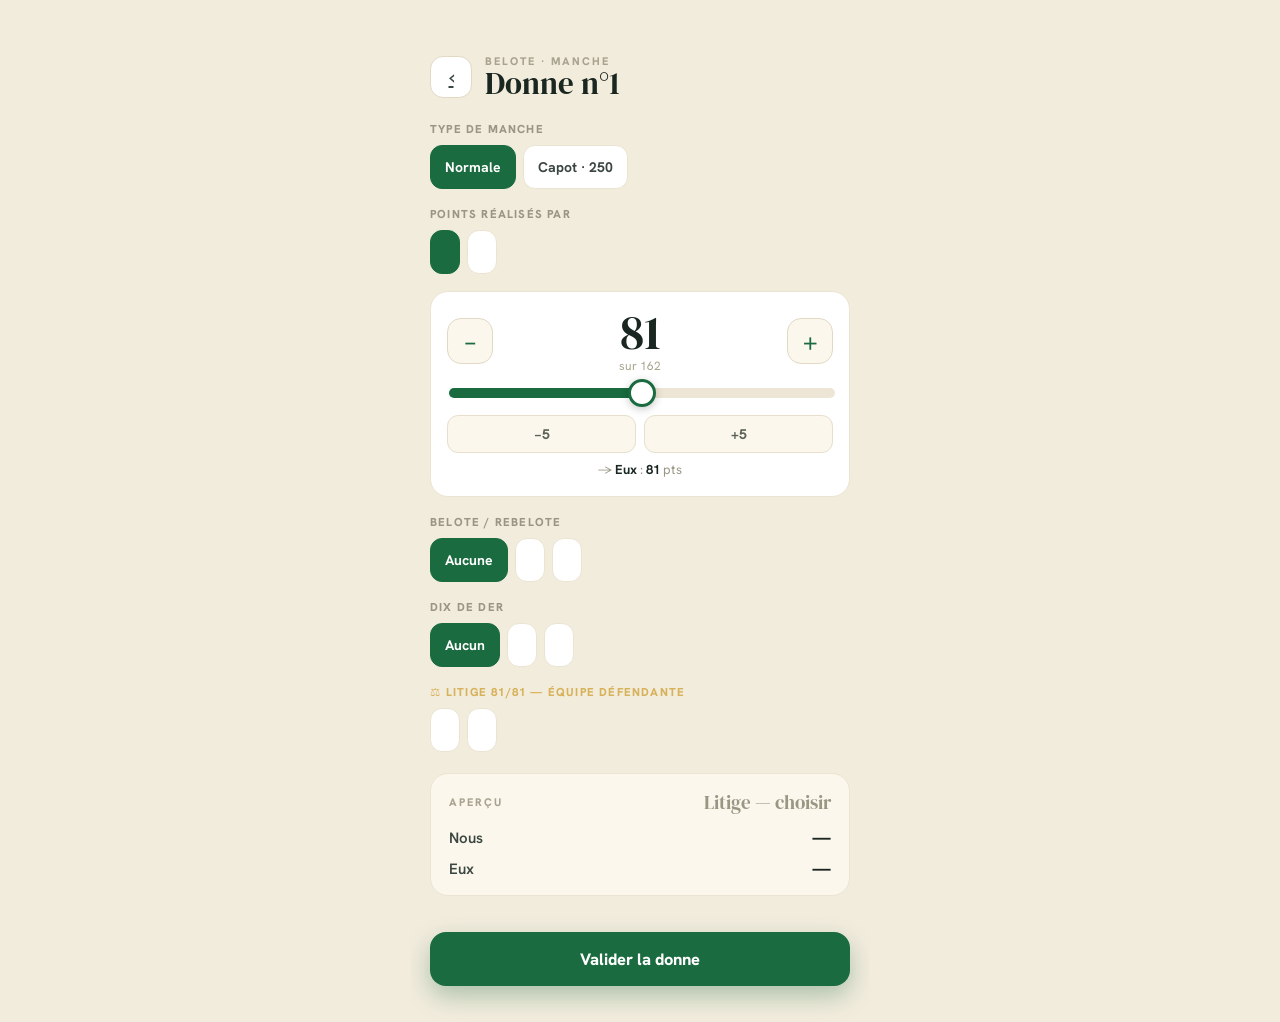
==== belote/index.html @ 8660a04b "Première version — Scores belote/contrée/tarot" ====
<!DOCTYPE html>
<html lang="fr">
<head>
<meta charset="UTF-8" />
<meta name="viewport" content="width=device-width, initial-scale=1.0, maximum-scale=1.0, user-scalable=no" />
<meta name="apple-mobile-web-app-capable" content="yes" />
<title>Belote</title>
<link rel="stylesheet" href="../css/common.css" />
</head>
<body data-game="belote">
<div class="frame">

  <!-- ÉCRAN SAISIE -->
  <div class="screen active" id="screen-round">
    <div class="screen-pad">
      <div class="topbar">
        <a class="icon-btn" href="../">‹</a>
        <div>
          <div class="kicker">Belote · Manche</div>
          <div class="title-h" id="round-no">Donne n°1</div>
        </div>
      </div>

      <div class="group">
        <div class="group-label">Type de manche</div>
        <div class="seg-wrap">
          <button class="seg on" id="kind-normal" onclick="setKind('normal')">Normale</button>
          <button class="seg" id="kind-capot" onclick="setKind('capot')">Capot · 250</button>
        </div>
      </div>

      <!-- Saisie normale -->
      <div id="normal-block">
        <div class="group">
          <div class="group-label">Points réalisés par</div>
          <div class="seg-wrap">
            <button class="seg on" id="who-a" onclick="selectWho('a')"></button>
            <button class="seg" id="who-b" onclick="selectWho('b')"></button>
          </div>
        </div>
        <div class="group">
          <div class="pts-box">
            <div class="pts-main">
              <button class="pts-step" onclick="bumpPts(-1)">−</button>
              <div class="pts-readout">
                <div class="pts-value" id="pts-value">81</div>
                <div class="pts-sub">sur 162</div>
              </div>
              <button class="pts-step" onclick="bumpPts(1)">+</button>
            </div>
            <input type="range" id="pts-range" min="0" max="162" value="81" oninput="onRange(this.value)" />
            <div class="quick-row">
              <button class="quick-btn" onclick="bumpPts(-5)">−5</button>
              <button class="quick-btn" onclick="bumpPts(5)">+5</button>
            </div>
            <div class="pts-derived" id="derived">→ <b id="derived-team"></b> : <b id="derived-val">81</b> pts</div>
          </div>
        </div>
      </div>

      <!-- Capot : qui ? -->
      <div class="group" id="capot-block" style="display:none;">
        <div class="group-label">Quelle équipe fait capot ?</div>
        <div class="seg-wrap">
          <button class="seg" id="capot-a" onclick="selectCapot('a')"></button>
          <button class="seg" id="capot-b" onclick="selectCapot('b')"></button>
        </div>
      </div>

      <div class="group">
        <div class="group-label">Belote / Rebelote</div>
        <div class="seg-wrap">
          <button class="seg on" id="bel-none" onclick="selectBelote(null)">Aucune</button>
          <button class="seg" id="bel-a" onclick="selectBelote('a')"></button>
          <button class="seg" id="bel-b" onclick="selectBelote('b')"></button>
        </div>
      </div>

      <div class="group" id="der-block">
        <div class="group-label">Dix de der</div>
        <div class="seg-wrap">
          <button class="seg on" id="der-none" onclick="selectDer(null)">Aucun</button>
          <button class="seg" id="der-a" onclick="selectDer('a')"></button>
          <button class="seg" id="der-b" onclick="selectDer('b')"></button>
        </div>
      </div>

      <!-- Litige (apparaît si 81/81) -->
      <div class="group" id="litige-block" style="display:none;">
        <div class="group-label" style="color:var(--gold);">⚖️ Litige 81/81 — équipe défendante</div>
        <div class="seg-wrap">
          <button class="seg" id="lit-a" onclick="selectLitige('a')"></button>
          <button class="seg" id="lit-b" onclick="selectLitige('b')"></button>
        </div>
      </div>

      <div class="preview" id="preview">
        <div class="preview-head">
          <span class="kicker">Aperçu</span>
          <span class="preview-state serif" id="preview-state">—</span>
        </div>
        <div class="preview-line"><span class="preview-name" id="pl-a">Nous</span><span class="preview-delta" id="pd-a">—</span></div>
        <div class="preview-line"><span class="preview-name" id="pl-b">Eux</span><span class="preview-delta" id="pd-b">—</span></div>
      </div>

      <div class="err" id="err"></div>
      <button class="btn-primary" onclick="validateRound()">Valider la donne</button>
    </div>
  </div>

  <!-- ÉCRAN SCORES -->
  <div class="screen" id="screen-scores">
    <div class="screen-pad">
      <div class="topbar spread">
        <div>
          <div class="kicker">Belote</div>
          <div class="title-h">Tableau des scores</div>
        </div>
        <a class="icon-btn" href="../">⌂</a>
      </div>

      <div class="banner-win" id="banner-win" style="display:none;">
        <span style="font-size:18px;">🏁</span>
        <span class="txt">Objectif atteint — vous pouvez terminer la partie.</span>
      </div>

      <div class="standings" id="standings"></div>

      <div class="group-label" style="margin:24px 4px 4px;">Donnes jouées</div>
      <div id="history"></div>
      <div class="empty" id="history-empty">Aucune donne enregistrée pour l'instant.</div>

      <div class="spacer"></div>
      <div class="btn-row">
        <button class="btn-outline" onclick="goEnd()">Terminer</button>
        <button class="btn-primary" style="margin-top:0;" onclick="newRound()">Nouvelle donne</button>
      </div>
    </div>
  </div>

  <!-- ÉCRAN FIN -->
  <div class="screen felt" id="screen-end">
    <div class="screen-pad center-col">
      <div class="felt-suit" style="top:60px; left:50%; transform:translateX(-50%); font-size:300px;">♦</div>
      <div style="position:relative;" class="center-col">
        <div class="eyebrow home-eyebrow">Partie terminée</div>
        <div class="end-trophy">🏆</div>
        <div class="end-winner-kicker">Vainqueur</div>
        <div class="end-winner" id="end-winner">—</div>
        <div class="end-winner-score" id="end-score">0 points</div>
        <div class="end-list" id="end-list"></div>
        <div style="width:100%; margin-top:30px; display:flex; flex-direction:column; gap:10px;">
          <button class="btn-gold" onclick="restart()">Rejouer une partie</button>
          <button class="btn-ghost-light" onclick="showScreen('scores')">Revoir le tableau</button>
          <a class="btn-text-light" href="../" style="text-align:center; text-decoration:none; display:block;">Changer de jeu</a>
        </div>
      </div>
    </div>
  </div>

  <!-- ÉCRAN CONFIG (accessible depuis scores via roue, optionnel : ici simplifié en bas du 1er écran via modale légère) -->
</div>

<!-- Config rapide intégrée : noms + objectif. Affichée en superposition simple. -->
<div id="config-inline" style="display:none;"></div>

<script src="app.js"></script>
</body>
</html>
---- css/common.css ----
/* ============================================
   Scores — feuille de style commune
   Design : feutre vert, crème, DM Serif Display
   ============================================ */

@import url('https://fonts.googleapis.com/css2?family=DM+Serif+Display:ital@0;1&family=Hanken+Grotesk:wght@400;500;600;700;800&display=swap');

:root {
  --felt: #103D2A;
  --cream: #F2ECDD;
  --card: #FBF7EC;
  --ink: #1A2620;
  --ink-soft: #3A4640;
  --line: #ECE4D2;
  --line-strong: #E2D9C4;
  --muted: #9A9684;
  --muted-2: #A8A28E;
  --gold: #D8B25A;
  --ok: #1A6B3F;
  --bad: #B23B2E;
  /* Accent par jeu — surchargé par data-game sur <body> */
  --accent: #1A6B3F;
}
body[data-game="belote"]  { --accent: #1A6B3F; --felt: #103D2A; }
body[data-game="contree"] { --accent: #B07C1E; --felt: #3A2A10; }
body[data-game="tarot"]   { --accent: #9C2F2A; --felt: #3A1220; }

* { box-sizing: border-box; -webkit-tap-highlight-color: transparent; }
html, body { margin: 0; padding: 0; }
body {
  font-family: 'Hanken Grotesk', system-ui, sans-serif;
  background: var(--cream);
  color: var(--ink);
}
button { font-family: inherit; cursor: pointer; }
input { font-family: inherit; }

/* Cadre centré façon téléphone sur grand écran */
.frame {
  max-width: 460px;
  margin: 0 auto;
  min-height: 100vh;
  position: relative;
  overflow: hidden;
}

/* ---------- Écrans ---------- */
.screen { display: none; min-height: 100vh; }
.screen.active { display: block; }
.screen-pad { padding: 54px 20px 36px; min-height: 100vh; display: flex; flex-direction: column; }

/* Fond feutre (accueil + fin) */
.felt {
  background: var(--felt);
  position: relative;
  overflow: hidden;
}
.felt::before {
  content: '';
  position: absolute;
  inset: 0;
  background: radial-gradient(circle at 50% -8%, rgba(255,255,255,0.14), transparent 70%);
  pointer-events: none;
}
.felt-suit {
  position: absolute;
  font-family: 'DM Serif Display', serif;
  color: rgba(255,255,255,0.04);
  line-height: 1;
  pointer-events: none;
}

/* ---------- Typo titres ---------- */
.serif { font-family: 'DM Serif Display', serif; }
.eyebrow {
  font-size: 12px;
  font-weight: 800;
  letter-spacing: 3px;
  text-transform: uppercase;
}
.kicker {
  font-size: 11px;
  font-weight: 800;
  letter-spacing: 2px;
  text-transform: uppercase;
  color: var(--muted-2);
}
.group-label {
  font-size: 11.5px;
  font-weight: 800;
  letter-spacing: 1.2px;
  text-transform: uppercase;
  color: var(--muted);
  margin-bottom: 9px;
}

/* ---------- Header (écrans internes) ---------- */
.topbar { display: flex; align-items: center; gap: 13px; margin-bottom: 22px; }
.topbar.spread { justify-content: space-between; align-items: flex-start; }
.icon-btn {
  width: 42px; height: 42px; flex: 0 0 42px;
  border-radius: 13px;
  border: 1.5px solid var(--line-strong);
  background: #fff;
  color: var(--ink-soft);
  font-size: 22px;
  line-height: 1;
  display: flex; align-items: center; justify-content: center;
}
.icon-btn:active { transform: scale(0.95); }
.title-h { font-family: 'DM Serif Display', serif; font-size: 31px; color: var(--ink); line-height: 1; }

/* ---------- Accueil ---------- */
.home-eyebrow { color: #A6C9B4; }
.home-title { font-family: 'DM Serif Display', serif; font-size: 66px; color: #F2E7C6; line-height: 0.95; margin-top: 8px; }
.home-intro { font-size: 15px; color: #B7CFBE; margin-top: 12px; max-width: 290px; line-height: 1.5; }
.home-cards { margin-top: 34px; display: flex; flex-direction: column; gap: 14px; }
.home-card {
  display: flex; align-items: center; gap: 16px;
  background: var(--card); border: none; border-radius: 22px;
  padding: 17px 18px; text-align: left;
  box-shadow: 0 14px 32px rgba(0,0,0,0.26);
  text-decoration: none; color: inherit;
  position: relative;
}
.home-card:active { transform: scale(0.98); }
.home-card-icon {
  width: 56px; height: 56px; flex: 0 0 56px;
  border-radius: 16px; background: #fff;
  border: 1.5px solid #ECE3CE;
  display: flex; align-items: center; justify-content: center;
  font-size: 31px;
}
.home-card-name { font-family: 'DM Serif Display', serif; font-size: 26px; color: var(--ink); line-height: 1.05; }
.home-card-sub { font-size: 12.5px; color: #7C7A6B; margin-top: 3px; }
.home-card-players { font-size: 11px; font-weight: 700; color: var(--muted-2); white-space: nowrap; }
.suit-red { color: var(--bad); }
.suit-dark { color: #26312A; }
.home-badge {
  position: absolute; top: 12px; right: 14px;
  font-size: 10px; font-weight: 800; letter-spacing: 0.5px;
  background: #E8F1E9; color: var(--ok);
  border-radius: 8px; padding: 3px 8px;
}

/* ---------- Segments (chips) ---------- */
.seg-wrap { display: flex; flex-wrap: wrap; gap: 7px; }
.seg {
  border: 1.5px solid var(--line); background: #fff;
  color: var(--ink-soft); font-weight: 700; font-size: 14px;
  border-radius: 12px; padding: 11px 14px; min-height: 44px;
  transition: all 0.12s;
}
.seg:active { transform: scale(0.96); }
.seg.on { background: var(--accent); color: #fff; border-color: var(--accent); }
.seg.on-soft { background: color-mix(in srgb, var(--accent) 12%, #fff); border-color: var(--accent); color: var(--accent); }

.group { margin-bottom: 17px; }

/* ---------- Saisie points (stepper + slider) ---------- */
.pts-box { background: #fff; border: 1.5px solid var(--line); border-radius: 18px; padding: 16px 16px 18px; }
.pts-main { display: flex; align-items: center; gap: 14px; }
.pts-step {
  width: 46px; height: 46px; flex: 0 0 46px;
  border-radius: 14px; border: 1.5px solid var(--line-strong);
  background: var(--card); color: var(--accent);
  font-size: 26px; line-height: 1;
}
.pts-step:active { transform: scale(0.94); }
.pts-readout { flex: 1; text-align: center; }
.pts-value { font-family: 'DM Serif Display', serif; font-size: 48px; color: var(--ink); line-height: 1; }
.pts-sub { font-size: 12px; color: var(--muted-2); margin-top: 2px; }
.pts-derived { font-size: 13px; color: var(--muted); text-align: center; margin-top: 8px; }
.pts-derived b { color: var(--ink); font-weight: 700; }
input[type=range] {
  -webkit-appearance: none; appearance: none;
  width: 100%; height: 10px; border-radius: 6px; outline: none;
  margin-top: 14px;
  background: linear-gradient(to right, var(--accent) 0%, var(--accent) var(--fill,50%), #EDE6D6 var(--fill,50%), #EDE6D6 100%);
}
input[type=range]::-webkit-slider-thumb {
  -webkit-appearance: none; width: 28px; height: 28px;
  border-radius: 50%; background: #fff;
  border: 3px solid var(--accent);
  box-shadow: 0 2px 8px rgba(0,0,0,0.22);
}
input[type=range]::-moz-range-thumb {
  width: 24px; height: 24px; border-radius: 50%;
  background: #fff; border: 3px solid var(--accent);
  box-shadow: 0 2px 8px rgba(0,0,0,0.22);
}
.quick-row { display: flex; gap: 8px; margin-top: 12px; }
.quick-btn {
  flex: 1; padding: 9px; border-radius: 11px;
  border: 1.5px solid #E7DFCC; background: var(--card);
  color: #5A6158; font-weight: 700; font-size: 14px;
}
.quick-btn:active { transform: scale(0.96); }

/* ---------- Cases à cocher (options) ---------- */
.opt-row {
  display: flex; align-items: center; justify-content: space-between;
  gap: 12px; background: #fff; border: 1.5px solid var(--line);
  border-radius: 14px; padding: 13px 15px; margin-bottom: 9px;
}
.opt-txt { font-size: 14.5px; font-weight: 600; color: var(--ink); }
.opt-sub { font-size: 12px; color: var(--muted-2); margin-top: 1px; }
.switch { position: relative; width: 50px; height: 30px; flex: 0 0 50px; }
.switch input { opacity: 0; width: 0; height: 0; }
.switch .track { position: absolute; inset: 0; background: #ddd; border-radius: 30px; transition: background 0.2s; }
.switch input:checked + .track { background: var(--accent); }
.switch .thumb { position: absolute; top: 3px; left: 3px; width: 24px; height: 24px; background: #fff; border-radius: 50%; box-shadow: 0 1px 3px rgba(0,0,0,0.2); transition: transform 0.2s; pointer-events: none; }
.switch input:checked ~ .thumb { transform: translateX(20px); }

/* ---------- Inputs config ---------- */
.field-row {
  display: flex; align-items: center; gap: 12px;
  background: #fff; border: 1.5px solid var(--line);
  border-radius: 14px; padding: 2px 15px; margin-bottom: 9px;
}
.dot { width: 11px; height: 11px; flex: 0 0 11px; border-radius: 50%; background: var(--accent); }
.dot.gold { background: var(--gold); }
.field-row input {
  flex: 1; border: none; outline: none; background: none;
  font-size: 16px; font-weight: 600; color: var(--ink); padding: 13px 0;
}
.field-inline {
  display: flex; align-items: center; justify-content: space-between;
  background: #fff; border: 1.5px solid var(--line);
  border-radius: 14px; padding: 10px 15px; margin-bottom: 9px;
}
.field-inline label { font-size: 15px; color: var(--ink-soft); }
.field-inline input, .field-inline select {
  width: 130px; text-align: center; border: 1.5px solid var(--line-strong);
  background: var(--card); border-radius: 10px; padding: 8px;
  font-size: 15px; color: var(--ink);
}

/* ---------- Aperçu de la donne ---------- */
.preview {
  background: var(--card); border: 1.5px solid var(--line);
  border-radius: 18px; padding: 15px 18px; margin-top: 4px;
}
.preview-head { display: flex; justify-content: space-between; align-items: center; margin-bottom: 11px; }
.preview-state { font-family: 'DM Serif Display', serif; font-size: 19px; }
.preview-line { display: flex; justify-content: space-between; align-items: center; margin-bottom: 8px; }
.preview-line:last-child { margin-bottom: 0; }
.preview-name { font-size: 15px; font-weight: 600; color: var(--ink-soft); }
.preview-delta { font-size: 18px; font-weight: 800; font-variant-numeric: tabular-nums; }
.delta-pos { color: var(--ok); }
.delta-neg { color: var(--bad); }
.delta-zero { color: var(--muted); }

/* ---------- Boutons d'action ---------- */
.btn-primary {
  width: 100%; background: var(--accent); color: #fff; border: none;
  border-radius: 16px; padding: 16px; font-size: 16.5px; font-weight: 800;
  box-shadow: 0 10px 24px color-mix(in srgb, var(--accent) 32%, transparent);
  margin-top: 16px;
}
.btn-primary:active { transform: scale(0.98); }
.btn-outline {
  flex: 1; background: #fff; color: var(--accent);
  border: 1.6px solid var(--accent); border-radius: 16px;
  padding: 16px; font-size: 16.5px; font-weight: 800;
}
.btn-gold {
  width: 100%; background: var(--gold); color: #352A0E; border: none;
  border-radius: 16px; padding: 16px; font-size: 16.5px; font-weight: 800;
  box-shadow: 0 10px 26px rgba(0,0,0,0.28);
}
.btn-ghost-light {
  width: 100%; background: rgba(255,255,255,0.1); color: #fff;
  border: 1px solid rgba(255,255,255,0.28); border-radius: 16px;
  padding: 15px; font-size: 15.5px; font-weight: 700;
}
.btn-text-light { background: none; border: none; color: #A6C9B4; font-weight: 700; font-size: 14px; padding: 8px; }
.btn-row { display: flex; gap: 10px; }
.spacer { flex: 1; min-height: 18px; }
.err { font-size: 13px; color: var(--bad); min-height: 20px; padding: 4px 2px 0; text-align: center; }

/* ---------- Tableau des scores (standings) ---------- */
.standings { display: flex; flex-direction: column; gap: 11px; }
.standing {
  display: flex; align-items: center; gap: 14px;
  background: #fff; border: 1.5px solid var(--line);
  border-radius: 18px; padding: 15px 16px;
}
.rank {
  width: 34px; height: 34px; flex: 0 0 34px; border-radius: 11px;
  display: flex; align-items: center; justify-content: center;
  font-weight: 800; font-size: 15px; background: #EDE6D6; color: #8A8773;
}
.rank.leader { background: var(--accent); color: #fff; }
.standing-body { flex: 1; min-width: 0; }
.standing-top { display: flex; justify-content: space-between; align-items: baseline; gap: 10px; }
.standing-name { font-family: 'DM Serif Display', serif; font-size: 21px; color: var(--ink); white-space: nowrap; overflow: hidden; text-overflow: ellipsis; }
.standing-score { font-size: 25px; font-weight: 800; font-variant-numeric: tabular-nums; color: var(--ink); }
.bar { height: 7px; border-radius: 4px; background: #EDE6D6; margin-top: 9px; overflow: hidden; }
.bar-fill { height: 100%; border-radius: 4px; background: #CFC7B2; }
.bar-fill.leader { background: var(--accent); }

/* ---------- Historique ---------- */
.histo-item {
  display: flex; align-items: center; gap: 12px;
  padding: 12px 4px; border-bottom: 1px solid #E5DCC8;
}
.histo-n {
  width: 28px; height: 28px; flex: 0 0 28px; border-radius: 9px;
  background: #EDE6D6; color: #8A8773; font-weight: 800; font-size: 12px;
  display: flex; align-items: center; justify-content: center;
}
.histo-body { flex: 1; min-width: 0; }
.histo-head { font-size: 14px; font-weight: 700; color: var(--ink); white-space: nowrap; overflow: hidden; text-overflow: ellipsis; }
.histo-sub { font-size: 11.5px; color: var(--muted); }
.histo-chips { display: flex; gap: 9px; flex-wrap: wrap; justify-content: flex-end; max-width: 150px; }
.histo-chip { font-size: 13px; font-weight: 800; font-variant-numeric: tabular-nums; }
.empty { text-align: center; color: var(--muted-2); font-size: 13.5px; padding: 18px 0; }

.banner-win {
  display: flex; align-items: center; gap: 10px;
  background: #E8F1E9; border: 1.5px solid #C2DCC8;
  border-radius: 14px; padding: 12px 16px; margin-bottom: 16px;
}
.banner-win span.txt { font-size: 13.5px; font-weight: 700; color: var(--ok); }

/* ---------- Fin de partie ---------- */
.end-trophy { font-size: 64px; margin-top: 18px; }
.end-winner-kicker { font-size: 12px; font-weight: 800; letter-spacing: 2px; color: #E7C870; text-transform: uppercase; margin-top: 12px; }
.end-winner { font-family: 'DM Serif Display', serif; font-size: 48px; color: #F2E7C6; line-height: 1.05; text-align: center; margin-top: 4px; }
.end-winner-score { font-size: 17px; color: #B7CFBE; font-weight: 600; margin-top: 6px; }
.end-list { width: 100%; margin-top: 34px; display: flex; flex-direction: column; gap: 9px; }
.end-row {
  display: flex; align-items: center; gap: 13px;
  background: rgba(255,255,255,0.08); border: 1px solid rgba(255,255,255,0.12);
  border-radius: 14px; padding: 12px 15px;
}
.end-rank {
  width: 26px; height: 26px; flex: 0 0 26px; border-radius: 8px;
  background: rgba(255,255,255,0.14); color: #F2E7C6;
  font-weight: 800; font-size: 13px;
  display: flex; align-items: center; justify-content: center;
}
.end-name { flex: 1; font-size: 16px; font-weight: 600; color: #EAF2EA; white-space: nowrap; overflow: hidden; text-overflow: ellipsis; }
.end-score { font-size: 18px; font-weight: 800; font-variant-numeric: tabular-nums; color: #F2E7C6; }
.center-col { display: flex; flex-direction: column; align-items: center; }
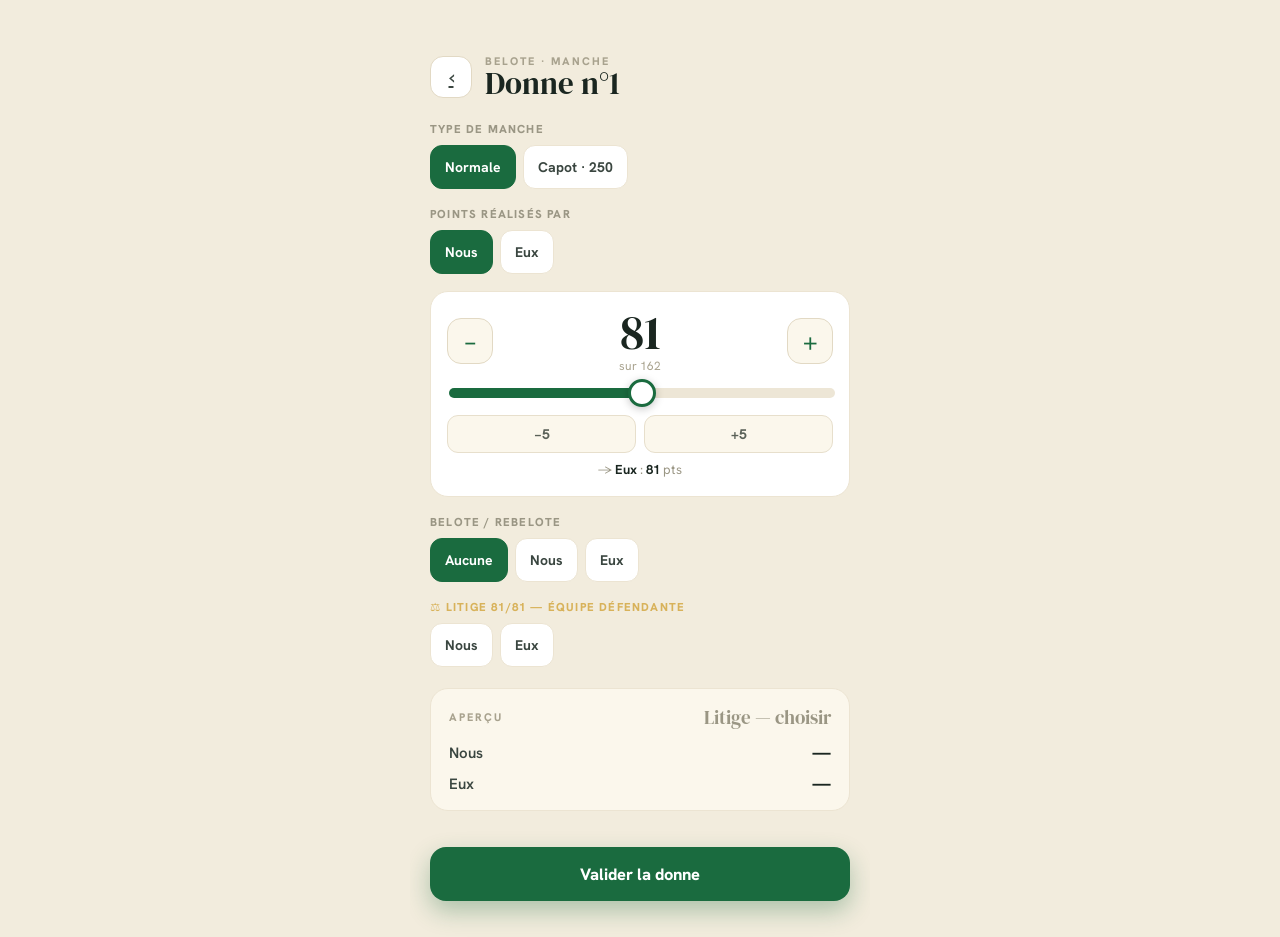
==== commit fbe8f589: "Labelséquipes" ====
--- a/belote/index.html
+++ b/belote/index.html
@@ -73,15 +73,6 @@
           <button class="seg on" id="bel-none" onclick="selectBelote(null)">Aucune</button>
           <button class="seg" id="bel-a" onclick="selectBelote('a')"></button>
           <button class="seg" id="bel-b" onclick="selectBelote('b')"></button>
-        </div>
-      </div>
-
-      <div class="group" id="der-block">
-        <div class="group-label">Dix de der</div>
-        <div class="seg-wrap">
-          <button class="seg on" id="der-none" onclick="selectDer(null)">Aucun</button>
-          <button class="seg" id="der-a" onclick="selectDer('a')"></button>
-          <button class="seg" id="der-b" onclick="selectDer('b')"></button>
         </div>
       </div>
 
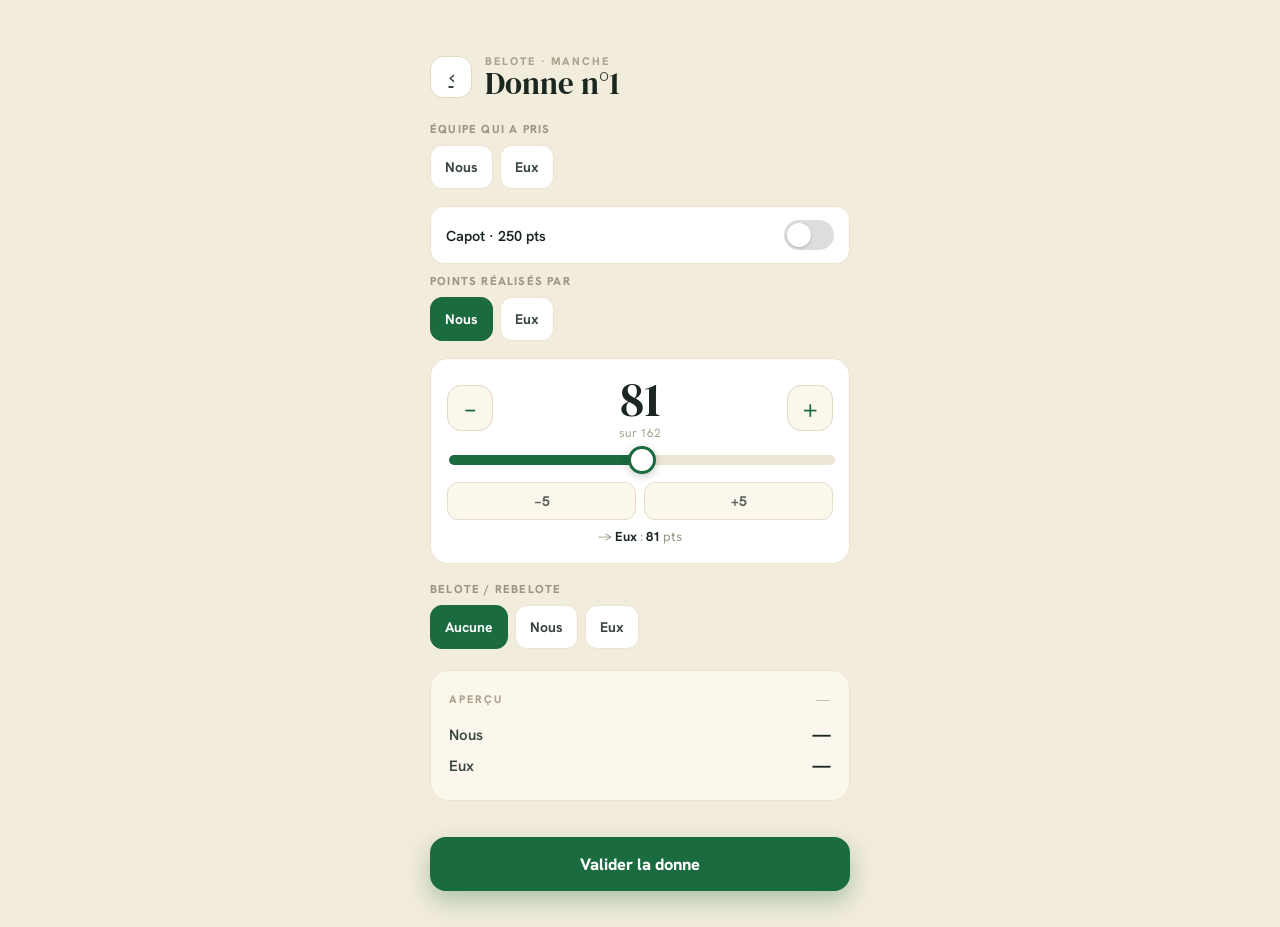
==== commit 8b0406dd: "ordrecomptage" ====
--- a/belote/index.html
+++ b/belote/index.html
@@ -21,15 +21,40 @@
         </div>
       </div>
 
+      <!-- Litige en cours -->
+      <div id="pending-litige-banner" style="display:none; background:rgba(216,178,90,0.12); border:1.5px solid var(--gold); border-radius:12px; padding:9px 14px; margin-bottom:14px; font-size:13px; font-weight:700; color:#A07820;">
+        ⚖️ 81 pts en attente du litige précédent
+      </div>
+
+      <!-- Qui a pris -->
       <div class="group">
-        <div class="group-label">Type de manche</div>
+        <div class="group-label">Équipe qui a pris</div>
         <div class="seg-wrap">
-          <button class="seg on" id="kind-normal" onclick="setKind('normal')">Normale</button>
-          <button class="seg" id="kind-capot" onclick="setKind('capot')">Capot · 250</button>
+          <button class="seg" id="taker-a" onclick="selectTaker('a')"></button>
+          <button class="seg" id="taker-b" onclick="selectTaker('b')"></button>
         </div>
       </div>
 
-      <!-- Saisie normale -->
+      <!-- Capot -->
+      <div class="opt-row">
+        <div class="opt-txt">Capot · 250 pts</div>
+        <label class="switch">
+          <input type="checkbox" id="chk-capot" onchange="onCapotChange()" />
+          <span class="track"></span>
+          <span class="thumb"></span>
+        </label>
+      </div>
+
+      <!-- Qui fait capot (visible si capot coché) -->
+      <div class="group" id="capot-block" style="display:none;">
+        <div class="group-label">Quelle équipe fait capot ?</div>
+        <div class="seg-wrap">
+          <button class="seg" id="capot-a" onclick="selectCapot('a')"></button>
+          <button class="seg" id="capot-b" onclick="selectCapot('b')"></button>
+        </div>
+      </div>
+
+      <!-- Points (masqué si capot) -->
       <div id="normal-block">
         <div class="group">
           <div class="group-label">Points réalisés par</div>
@@ -58,15 +83,7 @@
         </div>
       </div>
 
-      <!-- Capot : qui ? -->
-      <div class="group" id="capot-block" style="display:none;">
-        <div class="group-label">Quelle équipe fait capot ?</div>
-        <div class="seg-wrap">
-          <button class="seg" id="capot-a" onclick="selectCapot('a')"></button>
-          <button class="seg" id="capot-b" onclick="selectCapot('b')"></button>
-        </div>
-      </div>
-
+      <!-- Belote / Rebelote -->
       <div class="group">
         <div class="group-label">Belote / Rebelote</div>
         <div class="seg-wrap">
@@ -76,15 +93,7 @@
         </div>
       </div>
 
-      <!-- Litige (apparaît si 81/81) -->
-      <div class="group" id="litige-block" style="display:none;">
-        <div class="group-label" style="color:var(--gold);">⚖️ Litige 81/81 — équipe défendante</div>
-        <div class="seg-wrap">
-          <button class="seg" id="lit-a" onclick="selectLitige('a')"></button>
-          <button class="seg" id="lit-b" onclick="selectLitige('b')"></button>
-        </div>
-      </div>
-
+      <!-- Aperçu + historique -->
       <div class="preview" id="preview">
         <div class="preview-head">
           <span class="kicker">Aperçu</span>
@@ -92,6 +101,7 @@
         </div>
         <div class="preview-line"><span class="preview-name" id="pl-a">Nous</span><span class="preview-delta" id="pd-a">—</span></div>
         <div class="preview-line"><span class="preview-name" id="pl-b">Eux</span><span class="preview-delta" id="pd-b">—</span></div>
+        <div id="mini-history"></div>
       </div>
 
       <div class="err" id="err"></div>
@@ -149,12 +159,7 @@
     </div>
   </div>
 
-  <!-- ÉCRAN CONFIG (accessible depuis scores via roue, optionnel : ici simplifié en bas du 1er écran via modale légère) -->
 </div>
-
-<!-- Config rapide intégrée : noms + objectif. Affichée en superposition simple. -->
-<div id="config-inline" style="display:none;"></div>
-
 <script src="app.js"></script>
 </body>
 </html>
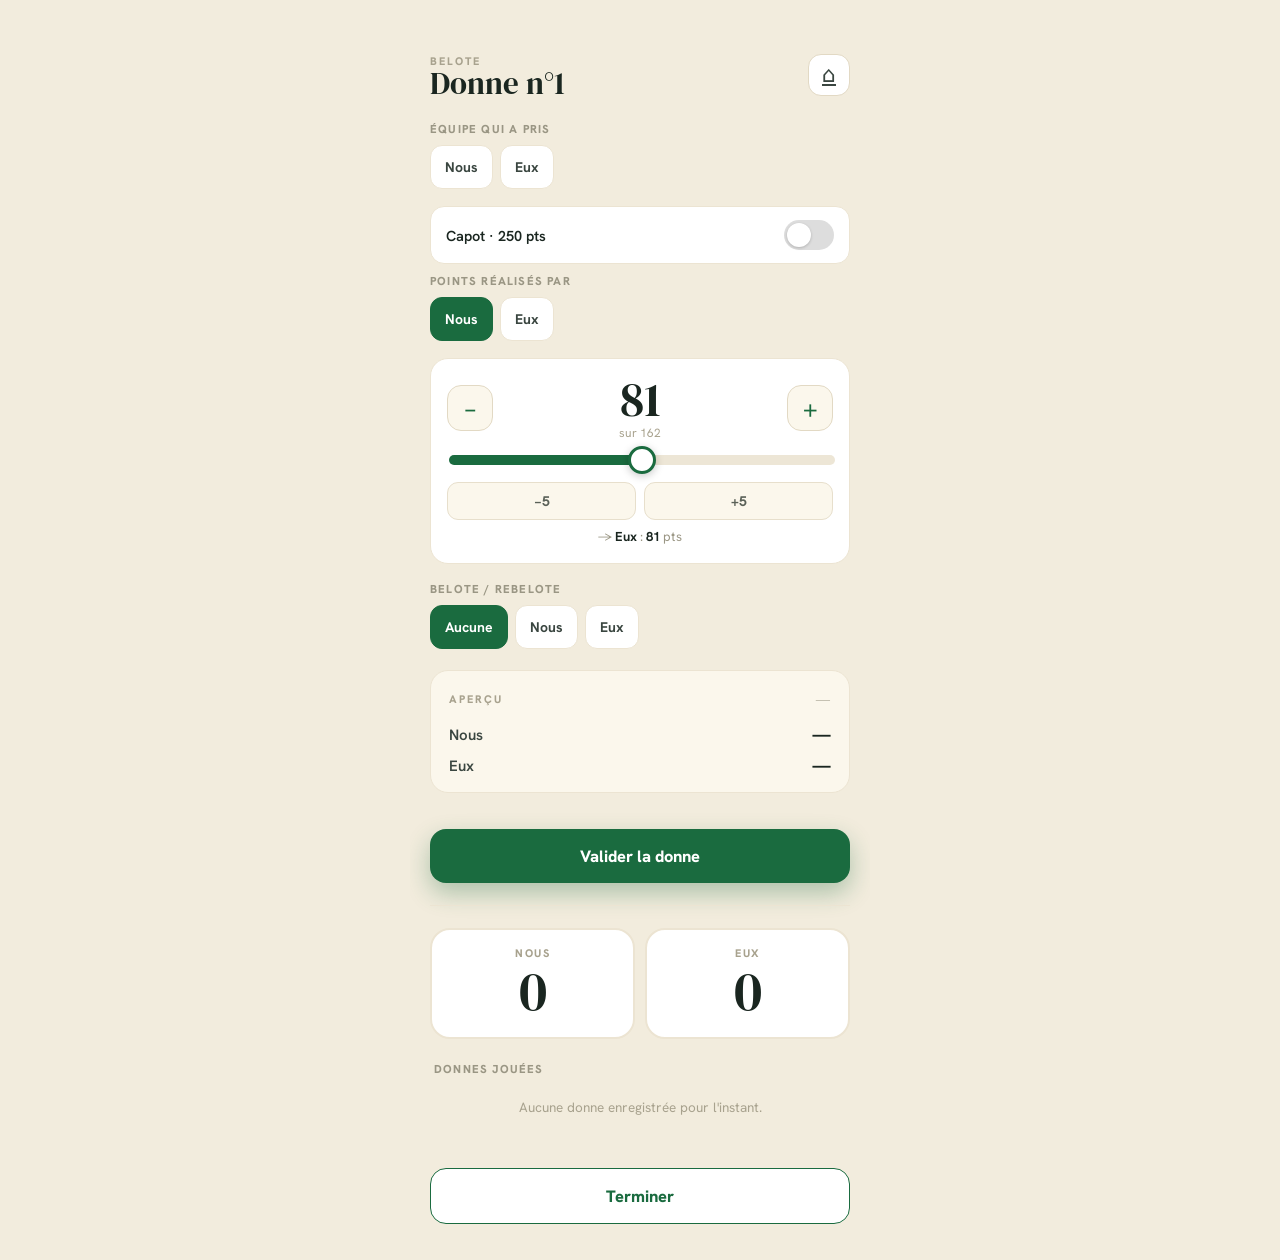
==== commit 5d52e8e9: "v2" ====
--- a/belote/index.html
+++ b/belote/index.html
@@ -6,19 +6,43 @@
 <meta name="apple-mobile-web-app-capable" content="yes" />
 <title>Belote</title>
 <link rel="stylesheet" href="../css/common.css" />
+<style>
+  .score-cards { display: flex; gap: 10px; margin-bottom: 16px; }
+  .score-card {
+    flex: 1; background: #fff; border: 2px solid var(--line);
+    border-radius: 20px; padding: 16px 12px; text-align: center;
+    transition: border-color 0.2s, background 0.2s;
+  }
+  .score-card.lead {
+    border-color: var(--accent);
+    background: color-mix(in srgb, var(--accent) 6%, #fff);
+  }
+  .score-card .lbl {
+    font-size: 11px; font-weight: 800; letter-spacing: 1.5px;
+    text-transform: uppercase; color: var(--muted-2);
+  }
+  .score-card.lead .lbl { color: var(--accent); }
+  .score-card .val {
+    font-family: 'DM Serif Display', serif; font-size: 56px;
+    color: var(--ink); line-height: 1.05; margin-top: 2px;
+    font-variant-numeric: tabular-nums;
+  }
+  .score-card.lead .val { color: var(--accent); }
+  .section-sep { border: none; border-top: 1.5px solid var(--line); margin: 22px 0; }
+</style>
 </head>
 <body data-game="belote">
 <div class="frame">
 
-  <!-- ÉCRAN SAISIE -->
-  <div class="screen active" id="screen-round">
+  <!-- ÉCRAN PRINCIPAL (saisie + scores) -->
+  <div class="screen active" id="screen-main">
     <div class="screen-pad">
-      <div class="topbar">
-        <a class="icon-btn" href="../">‹</a>
+      <div class="topbar spread">
         <div>
-          <div class="kicker">Belote · Manche</div>
+          <div class="kicker">Belote</div>
           <div class="title-h" id="round-no">Donne n°1</div>
         </div>
+        <a class="icon-btn" href="../">⌂</a>
       </div>
 
       <!-- Litige en cours -->
@@ -93,7 +117,7 @@
         </div>
       </div>
 
-      <!-- Aperçu + historique -->
+      <!-- Aperçu -->
       <div class="preview" id="preview">
         <div class="preview-head">
           <span class="kicker">Aperçu</span>
@@ -101,23 +125,23 @@
         </div>
         <div class="preview-line"><span class="preview-name" id="pl-a">Nous</span><span class="preview-delta" id="pd-a">—</span></div>
         <div class="preview-line"><span class="preview-name" id="pl-b">Eux</span><span class="preview-delta" id="pd-b">—</span></div>
-        <div id="mini-history"></div>
       </div>
 
       <div class="err" id="err"></div>
       <button class="btn-primary" onclick="validateRound()">Valider la donne</button>
-    </div>
-  </div>
 
-  <!-- ÉCRAN SCORES -->
-  <div class="screen" id="screen-scores">
-    <div class="screen-pad">
-      <div class="topbar spread">
-        <div>
-          <div class="kicker">Belote</div>
-          <div class="title-h">Tableau des scores</div>
+      <!-- ───── Tableau des scores ───── -->
+      <hr class="section-sep" />
+
+      <div class="score-cards">
+        <div class="score-card" id="card-a">
+          <div class="lbl" id="card-lbl-a">Nous</div>
+          <div class="val" id="score-a">0</div>
         </div>
-        <a class="icon-btn" href="../">⌂</a>
+        <div class="score-card" id="card-b">
+          <div class="lbl" id="card-lbl-b">Eux</div>
+          <div class="val" id="score-b">0</div>
+        </div>
       </div>
 
       <div class="banner-win" id="banner-win" style="display:none;">
@@ -125,16 +149,13 @@
         <span class="txt">Objectif atteint — vous pouvez terminer la partie.</span>
       </div>
 
-      <div class="standings" id="standings"></div>
-
-      <div class="group-label" style="margin:24px 4px 4px;">Donnes jouées</div>
+      <div class="group-label" style="margin:6px 4px 4px;">Donnes jouées</div>
       <div id="history"></div>
       <div class="empty" id="history-empty">Aucune donne enregistrée pour l'instant.</div>
 
       <div class="spacer"></div>
-      <div class="btn-row">
+      <div class="btn-row" style="margin-top:16px;">
         <button class="btn-outline" onclick="goEnd()">Terminer</button>
-        <button class="btn-primary" style="margin-top:0;" onclick="newRound()">Nouvelle donne</button>
       </div>
     </div>
   </div>
@@ -152,7 +173,7 @@
         <div class="end-list" id="end-list"></div>
         <div style="width:100%; margin-top:30px; display:flex; flex-direction:column; gap:10px;">
           <button class="btn-gold" onclick="restart()">Rejouer une partie</button>
-          <button class="btn-ghost-light" onclick="showScreen('scores')">Revoir le tableau</button>
+          <button class="btn-ghost-light" onclick="showScreen('main')">Revoir le tableau</button>
           <a class="btn-text-light" href="../" style="text-align:center; text-decoration:none; display:block;">Changer de jeu</a>
         </div>
       </div>
